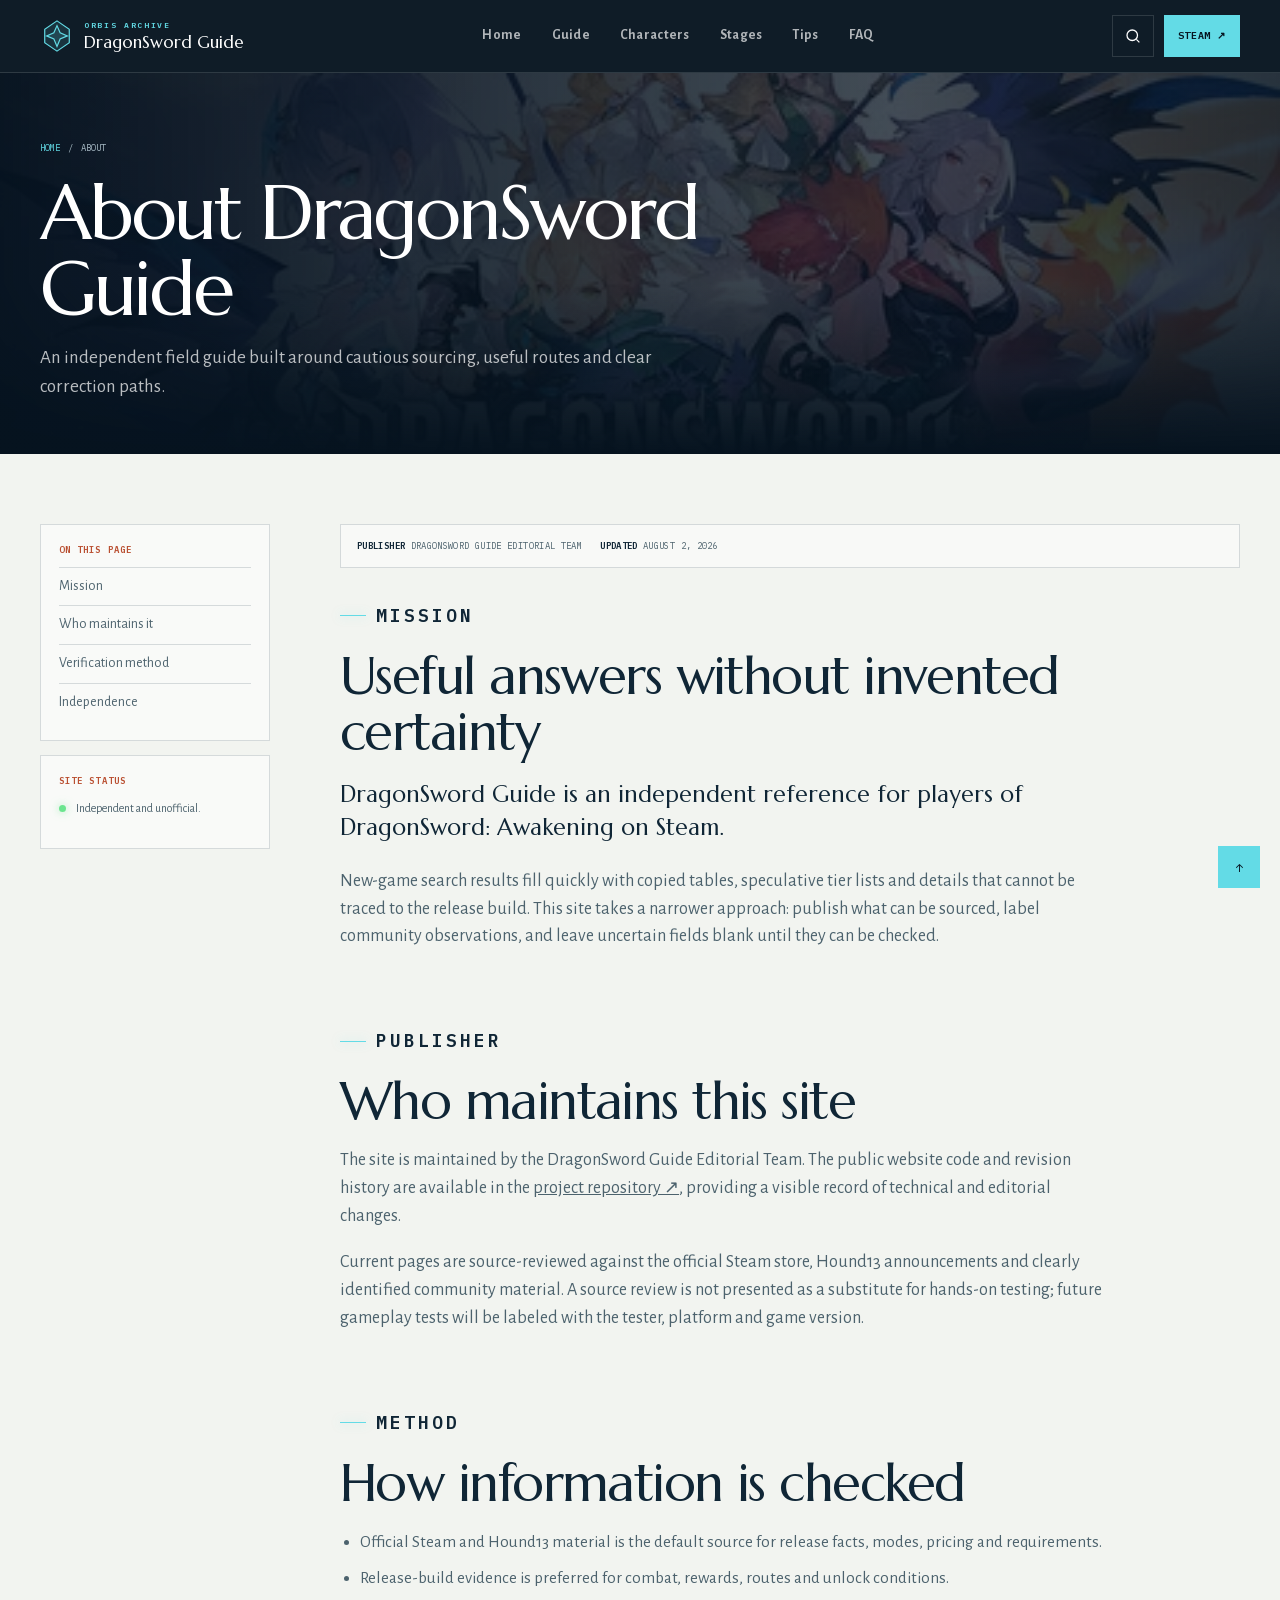
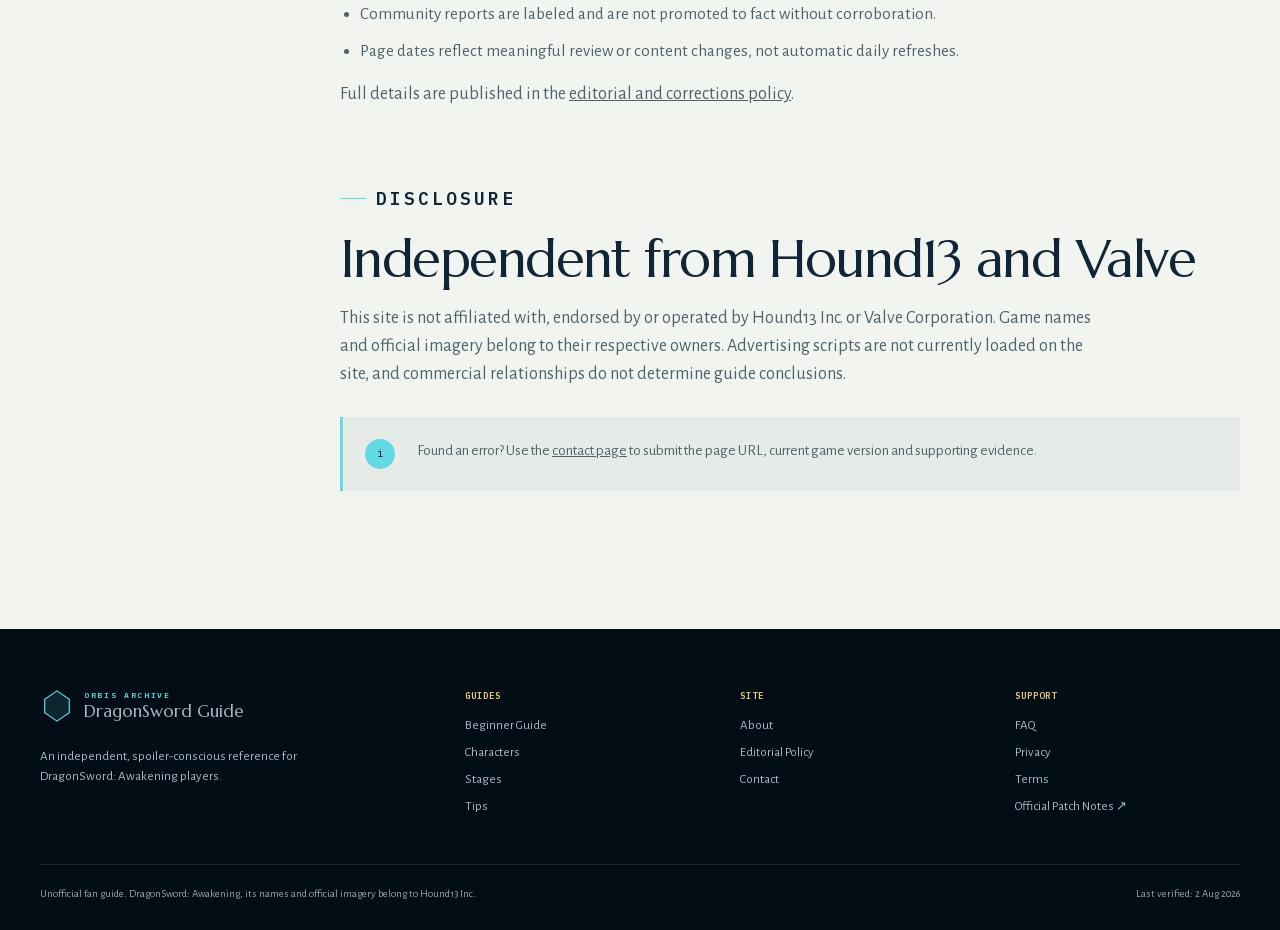
==== about/index.html @ a191de12 "Improve SEO foundation and remove ads" ====
<!DOCTYPE html>
<html lang="en">
<head>
  <meta charset="utf-8">
  <meta name="viewport" content="width=device-width, initial-scale=1">
  <title>About DragonSword Guide | Independent Editorial Team</title>
  <meta name="description" content="Learn who maintains DragonSword Guide, how game information is checked, and how this independent DragonSword: Awakening reference stays accurate.">
  <meta name="robots" content="index,follow">
  <meta name="theme-color" content="#06131f">
  <link rel="canonical" href="https://www.dragon-sword-awakening.shop/about/">
  <link rel="icon" href="data:image/svg+xml,%3Csvg xmlns='http://www.w3.org/2000/svg' viewBox='0 0 36 36'%3E%3Cpath d='M18 2 31 11v14L18 34 5 25V11Z' fill='%2306131f' stroke='%2363dbe6'/%3E%3C/svg%3E">
  <link rel="stylesheet" href="../styles.css">
  <link rel="preload" as="image" href="../assets/steam-header.avif" fetchpriority="high">
  <meta property="og:type" content="website">
  <meta property="og:title" content="About DragonSword Guide">
  <meta property="og:description" content="The people, standards and source process behind this independent guide.">
  <meta property="og:url" content="https://www.dragon-sword-awakening.shop/about/">
  <meta property="og:image" content="https://www.dragon-sword-awakening.shop/assets/steam-header.jpg">
  <script type="application/ld+json">
  {
    "@context": "https://schema.org",
    "@graph": [
      {
        "@type": "AboutPage",
        "@id": "https://www.dragon-sword-awakening.shop/about/#page",
        "name": "About DragonSword Guide",
        "url": "https://www.dragon-sword-awakening.shop/about/",
        "mainEntity": {
          "@type": "Organization",
          "name": "DragonSword Guide Editorial Team",
          "url": "https://www.dragon-sword-awakening.shop/",
          "sameAs": ["https://github.com/yefeng1346/Dragon-Sword-Awakening"]
        }
      },
      {
        "@type": "BreadcrumbList",
        "itemListElement": [
          {"@type": "ListItem", "position": 1, "name": "Home", "item": "https://www.dragon-sword-awakening.shop/"},
          {"@type": "ListItem", "position": 2, "name": "About", "item": "https://www.dragon-sword-awakening.shop/about/"}
        ]
      }
    ]
  }
  </script>
</head>
<body data-base="../">
  <a class="skip-link" href="#main">Skip to content</a>
  <header class="site-header">
    <div class="header-inner">
      <a class="brand" href="../"><svg class="brand-mark" viewBox="0 0 36 36" aria-hidden="true"><path d="M18 2 31 11v14L18 34 5 25V11L18 2Z"/><path d="m18 7 3.3 7.6 7.7 3.3-7.7 3.3L18 29l-3.3-7.8L7 17.9l7.7-3.3L18 7Z"/></svg><span><small>Orbis archive</small>DragonSword Guide</span></a>
      <nav class="main-nav" aria-label="Primary navigation" data-nav><a href="../">Home</a><a href="../guide/">Guide</a><a href="../characters/">Characters</a><a href="../stages/">Stages</a><a href="../tips/">Tips</a><a href="../faq/">FAQ</a></nav>
      <div class="header-tools"><button class="search-toggle" type="button" aria-expanded="false" aria-label="Open site search" data-search-toggle><svg viewBox="0 0 24 24" aria-hidden="true"><circle cx="11" cy="11" r="7"/><path d="m16.5 16.5 4 4"/></svg></button><a class="steam-button" href="https://store.steampowered.com/app/4570720/DragonSword__Awakening/" target="_blank" rel="noopener noreferrer">Steam ↗</a><button class="menu-toggle" type="button" aria-expanded="false" aria-label="Toggle menu" data-menu><i></i><i></i><i></i></button></div>
    </div>
    <div class="search-drawer" data-search-drawer><div class="search-box"><form data-search-form><label class="sr-only" for="global-search">Search this guide</label><input id="global-search" type="search" placeholder="Search heroes, combat, stages, co-op…" autocomplete="off" data-site-search><button type="submit">Find guide</button></form><div class="search-suggestions" data-suggestions></div></div></div>
  </header>

  <main id="main">
    <section class="page-hero">
      <img src="../assets/steam-header.avif" width="460" height="215" fetchpriority="high" alt="">
      <div class="page-hero-inner"><nav class="breadcrumbs" aria-label="Breadcrumb"><a href="../">Home</a><span>/</span><span>About</span></nav><h1>About DragonSword Guide</h1><p>An independent field guide built around cautious sourcing, useful routes and clear correction paths.</p></div>
    </section>
    <div class="page-shell">
      <aside class="page-rail">
        <div class="rail-block"><p class="rail-title">On this page</p><nav aria-label="On this page"><a href="#mission">Mission</a><a href="#team">Who maintains it</a><a href="#method">Verification method</a><a href="#independence">Independence</a></nav></div>
        <div class="rail-block"><p class="rail-title">Site status</p><p class="rail-status"><span class="verified-dot"></span><span>Independent and unofficial.</span></p></div>
      </aside>
      <article class="page-content">
        <div class="page-meta"><span><strong>Publisher</strong> DragonSword Guide Editorial Team</span><span><strong>Updated</strong> August 2, 2026</span></div>
        <section class="content-section" id="mission">
          <p class="eyebrow">Mission</p>
          <h2>Useful answers without invented certainty</h2>
          <p class="lead">DragonSword Guide is an independent reference for players of DragonSword: Awakening on Steam.</p>
          <p>New-game search results fill quickly with copied tables, speculative tier lists and details that cannot be traced to the release build. This site takes a narrower approach: publish what can be sourced, label community observations, and leave uncertain fields blank until they can be checked.</p>
        </section>
        <section class="content-section" id="team">
          <p class="eyebrow">Publisher</p>
          <h2>Who maintains this site</h2>
          <p>The site is maintained by the DragonSword Guide Editorial Team. The public website code and revision history are available in the <a href="https://github.com/yefeng1346/Dragon-Sword-Awakening" target="_blank" rel="noopener noreferrer">project repository ↗</a>, providing a visible record of technical and editorial changes.</p>
          <p>Current pages are source-reviewed against the official Steam store, Hound13 announcements and clearly identified community material. A source review is not presented as a substitute for hands-on testing; future gameplay tests will be labeled with the tester, platform and game version.</p>
        </section>
        <section class="content-section" id="method">
          <p class="eyebrow">Method</p>
          <h2>How information is checked</h2>
          <ul class="policy-list">
            <li>Official Steam and Hound13 material is the default source for release facts, modes, pricing and requirements.</li>
            <li>Release-build evidence is preferred for combat, rewards, routes and unlock conditions.</li>
            <li>Community reports are labeled and are not promoted to fact without corroboration.</li>
            <li>Page dates reflect meaningful review or content changes, not automatic daily refreshes.</li>
          </ul>
          <p>Full details are published in the <a href="../editorial-policy/">editorial and corrections policy</a>.</p>
        </section>
        <section class="content-section" id="independence">
          <p class="eyebrow">Disclosure</p>
          <h2>Independent from Hound13 and Valve</h2>
          <p>This site is not affiliated with, endorsed by or operated by Hound13 Inc. or Valve Corporation. Game names and official imagery belong to their respective owners. Advertising scripts are not currently loaded on the site, and commercial relationships do not determine guide conclusions.</p>
          <div class="callout"><span class="callout-icon">i</span><p>Found an error? Use the <a href="../contact/">contact page</a> to submit the page URL, current game version and supporting evidence.</p></div>
        </section>
      </article>
    </div>
  </main>

  <footer class="site-footer">
    <div class="footer-inner">
      <div class="footer-about"><a class="brand" href="../"><svg class="brand-mark" viewBox="0 0 36 36" aria-hidden="true"><path d="M18 2 31 11v14L18 34 5 25V11L18 2Z"/></svg><span><small>Orbis archive</small>DragonSword Guide</span></a><p>An independent, spoiler-conscious reference for DragonSword: Awakening players.</p></div>
      <nav class="footer-col" aria-label="Guide pages"><h2>Guides</h2><a href="../guide/">Beginner Guide</a><a href="../characters/">Characters</a><a href="../stages/">Stages</a><a href="../tips/">Tips</a></nav>
      <nav class="footer-col" aria-label="About this site"><h2>Site</h2><a href="../about/">About</a><a href="../editorial-policy/">Editorial Policy</a><a href="../contact/">Contact</a></nav>
      <nav class="footer-col" aria-label="Support and policies"><h2>Support</h2><a href="../faq/">FAQ</a><a href="../privacy/">Privacy</a><a href="../terms/">Terms</a><a href="https://steamcommunity.com/app/4570720/allnews/" target="_blank" rel="noopener noreferrer">Official Patch Notes ↗</a></nav>
    </div>
    <div class="footer-bottom"><p>Unofficial fan guide. DragonSword: Awakening, its names and official imagery belong to Hound13 Inc.</p><span>Last verified: 2 Aug 2026</span></div>
  </footer>
  <button class="back-to-top" type="button" aria-label="Back to top" data-top>↑</button>
  <script src="../script.js"></script>
</body>
</html>
---- styles.css ----
@font-face {
  font-family: "Alegreya Sans";
  font-style: normal;
  font-weight: 400;
  font-display: swap;
  src: url("assets/fonts/alegreya-sans-400.woff2") format("woff2");
}
@font-face {
  font-family: "Alegreya Sans";
  font-style: normal;
  font-weight: 500;
  font-display: swap;
  src: url("assets/fonts/alegreya-sans-500.woff2") format("woff2");
}
@font-face {
  font-family: "Alegreya Sans";
  font-style: normal;
  font-weight: 700;
  font-display: swap;
  src: url("assets/fonts/alegreya-sans-700.woff2") format("woff2");
}
@font-face {
  font-family: "IBM Plex Mono";
  font-style: normal;
  font-weight: 400;
  font-display: swap;
  src: url("assets/fonts/ibm-plex-mono-400.woff2") format("woff2");
}
@font-face {
  font-family: "IBM Plex Mono";
  font-style: normal;
  font-weight: 600;
  font-display: swap;
  src: url("assets/fonts/ibm-plex-mono-600.woff2") format("woff2");
}
@font-face {
  font-family: "Marcellus";
  font-style: normal;
  font-weight: 400;
  font-display: swap;
  src: url("assets/fonts/marcellus-400.woff2") format("woff2");
}

:root {
  --night: #06131f;
  --night-2: #0a1c2b;
  --panel: #102638;
  --panel-2: #163044;
  --paper: #f2f4f0;
  --paper-2: #e6ebe7;
  --white: #fff;
  --text: #102636;
  --muted: #4c626d;
  --mist: #a7bac4;
  --cyan: #63dbe6;
  --cyan-soft: #b8f2f5;
  --coral: #b94f31;
  --gold: #e9c978;
  --line: rgba(12, 38, 55, .15);
  --line-light: rgba(255, 255, 255, .13);
  --display: "Marcellus", Georgia, serif;
  --body: "Alegreya Sans", "Trebuchet MS", sans-serif;
  --mono: "IBM Plex Mono", monospace;
  --max: 1200px;
  --shadow: 0 24px 60px rgba(2, 16, 27, .16);
}

* { box-sizing: border-box; }
html { scroll-behavior: smooth; scroll-padding-top: 92px; }
body {
  margin: 0;
  color: var(--text);
  background: var(--paper);
  font-family: var(--body);
  font-size: 17px;
  line-height: 1.55;
  -webkit-font-smoothing: antialiased;
}
body.menu-open { overflow: hidden; }
img { display: block; max-width: 100%; }
a { color: inherit; }
button, input { font: inherit; }
button, summary { -webkit-tap-highlight-color: transparent; }
::selection { color: var(--night); background: var(--cyan); }

.sr-only {
  position: absolute;
  width: 1px;
  height: 1px;
  padding: 0;
  margin: -1px;
  overflow: hidden;
  clip: rect(0, 0, 0, 0);
  white-space: nowrap;
  border: 0;
}
.skip-link {
  position: fixed;
  z-index: 1000;
  top: 8px;
  left: 8px;
  padding: 9px 13px;
  color: var(--night);
  background: var(--white);
  transform: translateY(-150%);
}
.skip-link:focus { transform: translateY(0); }

/* Shared header */
.site-header {
  position: sticky;
  z-index: 100;
  top: 0;
  color: var(--white);
  border-bottom: 1px solid var(--line-light);
  background: rgba(6, 19, 31, .96);
  backdrop-filter: blur(16px);
}
.header-inner {
  width: min(var(--max), calc(100% - 40px));
  min-height: 72px;
  display: grid;
  grid-template-columns: auto 1fr auto;
  align-items: center;
  gap: 30px;
  margin: 0 auto;
}
.brand {
  display: inline-flex;
  align-items: center;
  gap: 10px;
  font-family: var(--display);
  line-height: .95;
  text-decoration: none;
}
.brand-mark {
  width: 34px;
  height: 34px;
  flex: 0 0 auto;
  fill: rgba(99, 219, 230, .12);
  stroke: var(--cyan);
  stroke-width: 1.25;
}
.brand small {
  display: block;
  margin-bottom: 4px;
  color: var(--cyan);
  font-family: var(--mono);
  font-size: 8px;
  font-weight: 600;
  letter-spacing: .21em;
  text-transform: uppercase;
}
.main-nav {
  display: flex;
  justify-content: center;
  align-items: stretch;
  align-self: stretch;
}
.main-nav a {
  position: relative;
  display: grid;
  place-items: center;
  padding: 0 15px;
  color: rgba(255, 255, 255, .68);
  font-size: 14px;
  font-weight: 600;
  letter-spacing: .02em;
  text-decoration: none;
}
.main-nav a::after {
  position: absolute;
  right: 15px;
  bottom: 0;
  left: 15px;
  height: 2px;
  content: "";
  background: var(--cyan);
  transform: scaleX(0);
  transition: transform 180ms ease;
}
.main-nav a:hover,
.main-nav a[aria-current="page"] { color: var(--white); }
.main-nav a:hover::after,
.main-nav a[aria-current="page"]::after { transform: scaleX(1); }
.header-tools { display: flex; align-items: center; gap: 10px; }
.search-toggle,
.menu-toggle {
  width: 42px;
  height: 42px;
  display: grid;
  place-items: center;
  color: var(--white);
  border: 1px solid var(--line-light);
  background: transparent;
  cursor: pointer;
}
.search-toggle svg { width: 18px; fill: none; stroke: currentColor; stroke-width: 1.7; }
.menu-toggle { display: none; gap: 5px; align-content: center; }
.menu-toggle i { width: 20px; height: 1px; display: block; background: currentColor; }
.steam-button {
  min-height: 42px;
  display: inline-flex;
  align-items: center;
  padding: 0 14px;
  color: var(--night);
  background: var(--cyan);
  font-family: var(--mono);
  font-size: 10px;
  font-weight: 600;
  letter-spacing: .06em;
  text-decoration: none;
  text-transform: uppercase;
}
.steam-button:hover { background: var(--cyan-soft); }
.search-drawer {
  position: absolute;
  top: 72px;
  right: 0;
  left: 0;
  display: none;
  padding: 20px;
  color: var(--white);
  border-top: 1px solid var(--line-light);
  background: var(--night);
  box-shadow: 0 20px 40px rgba(0, 0, 0, .24);
}
.search-drawer.open { display: block; }
.search-box { position: relative; width: min(720px, 100%); margin: 0 auto; }
.search-box form { display: grid; grid-template-columns: 1fr auto; }
.search-box input {
  min-width: 0;
  height: 50px;
  padding: 0 18px;
  color: var(--white);
  border: 1px solid rgba(255,255,255,.2);
  border-right: 0;
  outline: none;
  background: var(--panel);
}
.search-box input:focus { border-color: var(--cyan); }
.search-box button {
  padding: 0 22px;
  color: var(--night);
  border: 0;
  background: var(--cyan);
  cursor: pointer;
  font-family: var(--mono);
  font-size: 11px;
  font-weight: 600;
  text-transform: uppercase;
}
.search-suggestions {
  position: absolute;
  z-index: 3;
  top: calc(100% + 7px);
  right: 0;
  left: 0;
  display: none;
  padding: 8px;
  border: 1px solid var(--line-light);
  background: var(--panel);
  box-shadow: var(--shadow);
}
.search-suggestions.visible { display: grid; }
.search-suggestions a {
  display: grid;
  grid-template-columns: 130px 1fr;
  gap: 16px;
  padding: 10px 12px;
  color: var(--mist);
  text-decoration: none;
}
.search-suggestions a:hover { color: var(--white); background: rgba(99,219,230,.08); }
.search-suggestions strong { color: var(--cyan); font-family: var(--mono); font-size: 11px; text-transform: uppercase; }

/* Hero */
.home-hero {
  position: relative;
  min-height: 700px;
  display: grid;
  align-items: center;
  color: var(--white);
  background: var(--night);
}
.home-hero > img,
.home-hero::before {
  position: absolute;
  inset: 0;
  width: 100%;
  height: 100%;
}
.home-hero > img { object-fit: cover; object-position: center 42%; }
.home-hero::before {
  z-index: 1;
  content: "";
  background:
    linear-gradient(90deg, rgba(4, 15, 25, .96) 0%, rgba(4, 15, 25, .7) 48%, rgba(4, 15, 25, .25) 78%),
    linear-gradient(0deg, rgba(4, 15, 25, .96) 0%, transparent 42%);
}
.hero-inner {
  position: relative;
  z-index: 2;
  width: min(var(--max), calc(100% - 40px));
  display: grid;
  grid-template-columns: minmax(0, 1.25fr) minmax(300px, .75fr);
  align-items: end;
  gap: 70px;
  margin: 0 auto;
  padding: 96px 0;
}
.eyebrow {
  display: flex;
  align-items: center;
  gap: 10px;
  margin: 0 0 18px;
  color: inherit;
  font-family: var(--mono);
  font-size: 10px;
  font-weight: 600;
  letter-spacing: .17em;
  text-transform: uppercase;
}
.eyebrow::before {
  width: 26px;
  height: 1px;
  flex: 0 0 auto;
  content: "";
  background: var(--cyan);
  box-shadow: 0 0 10px rgba(99,219,230,.5);
}
.hero-copy h1 {
  max-width: 760px;
  margin: 0;
  font-family: var(--display);
  font-size: clamp(56px, 7vw, 102px);
  font-weight: 400;
  line-height: .92;
  letter-spacing: -.05em;
}
.hero-copy h1 span { display: block; color: var(--cyan-soft); font-size: .55em; letter-spacing: 0; }
.hero-copy > p:not(.eyebrow) {
  max-width: 650px;
  margin: 25px 0 0;
  color: rgba(255,255,255,.78);
  font-size: 21px;
}
.hero-actions { display: flex; flex-wrap: wrap; gap: 10px; margin-top: 30px; }
.button {
  min-height: 48px;
  display: inline-flex;
  align-items: center;
  justify-content: center;
  padding: 0 19px;
  border: 1px solid transparent;
  font-family: var(--mono);
  font-size: 10px;
  font-weight: 600;
  letter-spacing: .06em;
  text-decoration: none;
  text-transform: uppercase;
  transition: transform 180ms ease, background 180ms ease;
}
.button:hover { transform: translateY(-2px); }
.button-primary { color: var(--night); background: var(--cyan); }
.button-primary:hover { background: var(--cyan-soft); }
.button-outline { color: var(--white); border-color: rgba(255,255,255,.3); background: rgba(255,255,255,.04); }
.button-dark { color: var(--white); background: var(--night); }
.hero-search {
  margin-top: 36px;
  padding: 20px;
  border: 1px solid rgba(255,255,255,.17);
  background: rgba(6,19,31,.55);
  backdrop-filter: blur(12px);
}
.hero-search label {
  display: block;
  margin-bottom: 9px;
  color: var(--gold);
  font-family: var(--mono);
  font-size: 9px;
  letter-spacing: .13em;
  text-transform: uppercase;
}
.hero-search form { display: grid; grid-template-columns: 1fr auto; }
.hero-search input {
  min-width: 0;
  height: 48px;
  padding: 0 15px;
  color: var(--white);
  border: 1px solid rgba(255,255,255,.2);
  border-right: 0;
  outline: 0;
  background: rgba(255,255,255,.06);
}
.hero-search button { padding: 0 17px; color: var(--night); border: 0; background: var(--cyan); cursor: pointer; }
.hero-file {
  position: relative;
  padding: 26px;
  border: 1px solid rgba(255,255,255,.2);
  background: rgba(8,28,43,.67);
  backdrop-filter: blur(14px);
  box-shadow: var(--shadow);
}
.hero-file::before {
  position: absolute;
  top: -1px;
  left: -1px;
  width: 65px;
  height: 3px;
  content: "";
  background: var(--coral);
}
.hero-file h2 { margin: 0 0 18px; font-family: var(--mono); font-size: 10px; color: var(--gold); letter-spacing: .15em; text-transform: uppercase; }
.hero-file dl { margin: 0; }
.hero-file dl div { display: flex; justify-content: space-between; gap: 20px; padding: 11px 0; border-top: 1px solid var(--line-light); }
.hero-file dt { color: rgba(255,255,255,.48); font-family: var(--mono); font-size: 9px; text-transform: uppercase; }
.hero-file dd { margin: 0; font-family: var(--display); text-align: right; }
.hero-file .verified { display: flex; gap: 9px; margin: 18px 0 0; color: var(--mist); font-size: 12px; }
.verified-dot { width: 7px; height: 7px; flex: 0 0 auto; margin-top: 6px; border-radius: 50%; background: #6be58f; box-shadow: 0 0 8px rgba(107,229,143,.6); }

/* Homepage sections */
.section { padding: 100px max(20px, calc((100% - var(--max)) / 2)); }
.section-dark {
  color: var(--white);
  background:
    linear-gradient(rgba(255,255,255,.022) 1px, transparent 1px),
    linear-gradient(90deg, rgba(255,255,255,.022) 1px, transparent 1px),
    var(--night);
  background-size: 44px 44px;
}
.section-head { max-width: 760px; margin-bottom: 42px; }
.section-head h2 {
  margin: 0;
  font-family: var(--display);
  font-size: clamp(38px, 5vw, 62px);
  font-weight: 400;
  line-height: 1.05;
  letter-spacing: -.035em;
}
.section-head > p:last-child { max-width: 650px; margin: 16px 0 0; color: var(--muted); font-size: 18px; }
.section-dark .section-head > p:last-child { color: var(--mist); }
.quick-grid { display: grid; grid-template-columns: repeat(5, 1fr); border: 1px solid var(--line-light); }
.quick-card {
  position: relative;
  min-height: 255px;
  display: flex;
  flex-direction: column;
  padding: 24px;
  overflow: hidden;
  border-right: 1px solid var(--line-light);
  color: var(--white);
  text-decoration: none;
  background: rgba(255,255,255,.025);
  transition: background 180ms ease;
}
.quick-card:last-child { border-right: 0; }
.quick-card:hover { background: rgba(99,219,230,.09); }
.quick-card::after {
  position: absolute;
  right: -45px;
  bottom: -45px;
  width: 120px;
  height: 120px;
  border: 1px solid rgba(99,219,230,.16);
  border-radius: 50%;
  content: "";
  transition: transform 280ms ease;
}
.quick-card:hover::after { transform: scale(1.25); }
.quick-index { color: var(--cyan); font-family: var(--mono); font-size: 9px; letter-spacing: .15em; }
.quick-card h3 { margin: auto 0 8px; font-family: var(--display); font-size: 24px; font-weight: 400; }
.quick-card p { margin: 0; color: var(--mist); font-size: 14px; }
.quick-arrow { margin-top: 18px; color: var(--gold); font-family: var(--mono); font-size: 10px; text-transform: uppercase; }
.fact-strip {
  display: grid;
  grid-template-columns: repeat(4, 1fr);
  margin-top: 48px;
  margin-bottom: 0;
  padding: 0;
  list-style: none;
  border-top: 1px solid var(--line-light);
  border-bottom: 1px solid var(--line-light);
}
.fact-strip li { padding: 20px; border-right: 1px solid var(--line-light); }
.fact-strip li:last-child { border-right: 0; }
.fact-strip strong { display: block; color: var(--cyan); font-family: var(--display); font-size: 30px; font-weight: 400; }
.fact-strip span { color: var(--mist); font-size: 12px; }
.home-feature {
  display: grid;
  grid-template-columns: 1.05fr .95fr;
  align-items: center;
  gap: 70px;
}
.home-feature figure { position: relative; margin: 0; }
.home-feature figure::after { position: absolute; z-index: -1; inset: 16px -16px -16px 16px; border: 1px solid rgba(12,38,55,.18); content: ""; }
.home-feature img { width: 100%; aspect-ratio: 16/10; object-fit: cover; box-shadow: var(--shadow); }
.home-feature h2 { margin: 0; font-family: var(--display); font-size: clamp(38px,4.8vw,62px); font-weight: 400; line-height: 1.05; letter-spacing: -.035em; }
.home-feature > div > p { color: var(--muted); font-size: 18px; }
.home-feature > div > .eyebrow { color: var(--text); }
.section-dark .home-feature > div > p { color: var(--mist); }
.signal-steps { margin: 28px 0; padding: 0; list-style: none; counter-reset: signal; }
.signal-steps li {
  position: relative;
  display: grid;
  grid-template-columns: 35px 1fr;
  gap: 14px;
  padding: 13px 0;
  border-top: 1px solid var(--line);
  counter-increment: signal;
}
.signal-steps li::before {
  width: 28px;
  height: 28px;
  display: grid;
  place-items: center;
  color: var(--night);
  border-radius: 50%;
  content: counter(signal);
  background: var(--cyan);
  font-family: var(--mono);
  font-size: 10px;
}
.signal-steps strong { display: block; font-family: var(--display); font-size: 18px; font-weight: 400; }
.signal-steps span { color: var(--muted); font-size: 14px; }
.trust-grid { display: grid; grid-template-columns: 1fr 1fr; gap: 20px; }
.trust-card { padding: 25px; border: 1px solid var(--line); background: rgba(255,255,255,.55); }
.trust-card .tag { color: var(--coral); font-family: var(--mono); font-size: 9px; text-transform: uppercase; }
.trust-card h3 { margin: 9px 0; font-family: var(--display); font-size: 24px; font-weight: 400; }
.trust-card p { margin: 0; color: var(--muted); font-size: 15px; }

/* Inner page frame */
.page-hero {
  position: relative;
  min-height: 330px;
  display: grid;
  align-items: end;
  overflow: hidden;
  color: var(--white);
  background: var(--night);
}
.page-hero > img,
.page-hero::before { position: absolute; inset: 0; width: 100%; height: 100%; }
.page-hero > img { object-fit: cover; object-position: center; opacity: .55; }
.page-hero::before {
  z-index: 1;
  content: "";
  background: linear-gradient(90deg, rgba(6,19,31,.97), rgba(6,19,31,.55) 70%, rgba(6,19,31,.75)), linear-gradient(0deg, var(--night), transparent 45%);
}
.page-hero-inner {
  position: relative;
  z-index: 2;
  width: min(var(--max), calc(100% - 40px));
  margin: 0 auto;
  padding: 68px 0 52px;
}
.breadcrumbs { display: flex; flex-wrap: wrap; gap: 8px; margin-bottom: 20px; color: var(--mist); font-family: var(--mono); font-size: 9px; text-transform: uppercase; }
.breadcrumbs a { color: var(--cyan); text-decoration: none; }
.page-hero h1 { max-width: 850px; margin: 0; font-family: var(--display); font-size: clamp(46px,6vw,76px); font-weight: 400; line-height: 1; letter-spacing: -.04em; }
.page-hero p { max-width: 690px; margin: 16px 0 0; color: rgba(255,255,255,.72); font-size: 19px; }
.page-shell {
  width: min(var(--max), calc(100% - 40px));
  display: grid;
  grid-template-columns: 230px minmax(0, 1fr);
  gap: 70px;
  margin: 0 auto;
  padding: 70px 0 110px;
}
.page-rail { position: sticky; top: 100px; align-self: start; }
.rail-block { padding: 18px; border: 1px solid var(--line); background: rgba(255,255,255,.52); }
.rail-block + .rail-block { margin-top: 14px; }
.rail-title { margin: 0 0 10px; color: var(--coral); font-family: var(--mono); font-size: 9px; font-weight: 600; letter-spacing: .12em; text-transform: uppercase; }
.page-rail nav { display: grid; }
.page-rail nav a {
  padding: 8px 0;
  color: var(--muted);
  border-top: 1px solid var(--line);
  font-size: 14px;
  text-decoration: none;
}
.page-rail nav a:hover { color: var(--text); }
.rail-status { display: flex; gap: 10px; color: var(--muted); font-size: 12px; }
.page-content { min-width: 0; }
.content-section { scroll-margin-top: 90px; margin-bottom: 76px; }
.content-section:last-child { margin-bottom: 0; }
.content-section > .eyebrow { color: var(--text); }
.content-section h2 {
  margin: 0 0 18px;
  font-family: var(--display);
  font-size: clamp(34px,4.5vw,52px);
  font-weight: 400;
  line-height: 1.08;
  letter-spacing: -.03em;
}
.content-section > p,
.content-section .lead { max-width: 770px; color: var(--muted); font-size: 18px; }
.content-section .lead { color: var(--text); font-family: var(--display); font-size: 23px; line-height: 1.45; }
.page-meta {
  display: flex;
  flex-wrap: wrap;
  gap: 8px 18px;
  margin: 0 0 34px;
  padding: 14px 16px;
  border: 1px solid var(--line);
  color: var(--muted);
  background: rgba(255,255,255,.5);
  font-family: var(--mono);
  font-size: 9px;
  letter-spacing: .04em;
  text-transform: uppercase;
}
.page-meta strong { color: var(--text); }
.policy-list { max-width: 800px; padding-left: 20px; color: var(--muted); }
.policy-list li { margin: 10px 0; }
.legal-note { padding: 20px; border: 1px solid var(--line); background: var(--paper-2); color: var(--muted); }
.contact-card { max-width: 760px; padding: 28px; border: 1px solid var(--line); background: rgba(255,255,255,.58); }
.contact-card a { color: var(--text); font-weight: 700; }
.content-section h3 { margin: 0 0 8px; font-family: var(--display); font-size: 23px; font-weight: 400; }
.content-section h4 { margin: 0 0 5px; font-size: 16px; }
.content-section p { margin-top: 0; }
.callout {
  display: grid;
  grid-template-columns: 36px 1fr;
  gap: 16px;
  margin: 28px 0;
  padding: 22px;
  border-left: 3px solid var(--cyan);
  background: var(--paper-2);
}
.callout.caution { border-left-color: var(--coral); }
.callout-icon { width: 30px; height: 30px; display: grid; place-items: center; color: var(--night); border-radius: 50%; background: var(--cyan); font-family: var(--mono); font-size: 11px; }
.callout.caution .callout-icon { background: var(--coral); }
.callout p { margin: 0; color: var(--muted); font-size: 15px; }
.callout strong { color: var(--text); }

.card-grid { display: grid; grid-template-columns: repeat(2, 1fr); gap: 16px; }
.info-card { padding: 24px; border: 1px solid var(--line); background: rgba(255,255,255,.54); }
.info-card .card-kicker { margin: 0 0 7px; color: var(--coral); font-family: var(--mono); font-size: 9px; letter-spacing: .12em; text-transform: uppercase; }
.info-card p { margin: 0; color: var(--muted); font-size: 15px; }
.icon-card { display: grid; grid-template-columns: 34px 1fr; gap: 15px; }
.icon-card svg { width: 31px; fill: none; stroke: var(--cyan); stroke-width: 1.5; }
.checklist { padding: 0; list-style: none; }
.checklist li {
  position: relative;
  margin: 0;
  padding: 13px 14px 13px 42px;
  border-top: 1px solid var(--line);
  color: var(--muted);
}
.checklist li::before {
  position: absolute;
  top: 16px;
  left: 12px;
  width: 16px;
  height: 16px;
  display: grid;
  place-items: center;
  color: var(--night);
  content: "✓";
  background: var(--cyan);
  font-size: 10px;
}
.process-list { position: relative; margin-top: 30px; padding-left: 40px; }
.process-list::before { position: absolute; top: 10px; bottom: 10px; left: 14px; width: 1px; content: ""; background: linear-gradient(var(--cyan), var(--coral)); }
.process-step { position: relative; padding: 0 0 34px 24px; }
.process-step:last-child { padding-bottom: 0; }
.process-step::before {
  position: absolute;
  top: 4px;
  left: -32px;
  width: 14px;
  height: 14px;
  border: 4px solid var(--paper);
  border-radius: 50%;
  content: "";
  background: var(--cyan);
  box-shadow: 0 0 0 1px var(--cyan);
}
.process-step:last-child::before { background: var(--coral); box-shadow: 0 0 0 1px var(--coral); }
.process-step p { margin: 0; color: var(--muted); font-size: 15px; }
.process-step .step-meta { color: var(--coral); font-family: var(--mono); font-size: 9px; text-transform: uppercase; }
.wide-image { margin: 30px 0; }
.wide-image img { width: 100%; aspect-ratio: 16/8; object-fit: cover; box-shadow: var(--shadow); }
.wide-image figcaption { padding-top: 9px; color: var(--muted); font-size: 12px; }

/* Character directory */
.filter-bar { display: flex; flex-wrap: wrap; gap: 8px; margin: 25px 0; }
.filter-button {
  padding: 8px 12px;
  color: var(--muted);
  border: 1px solid var(--line);
  background: transparent;
  cursor: pointer;
  font-family: var(--mono);
  font-size: 9px;
  text-transform: uppercase;
}
.filter-button.active { color: var(--night); border-color: var(--cyan); background: var(--cyan); }
.character-directory { display: grid; grid-template-columns: repeat(2, 1fr); gap: 17px; }
.character-entry {
  position: relative;
  min-height: 245px;
  display: flex;
  flex-direction: column;
  overflow: hidden;
  padding: 24px;
  border: 1px solid var(--line);
  background: rgba(255,255,255,.58);
}
.character-entry.hidden { display: none; }
.character-entry.has-image { min-height: 330px; justify-content: end; color: var(--white); border: 0; }
.character-entry.has-image > img,
.character-entry.has-image::before { position: absolute; inset: 0; width: 100%; height: 100%; }
.character-entry.has-image > img { object-fit: cover; }
.character-entry.has-image::before { z-index: 1; content: ""; background: linear-gradient(0deg, rgba(6,19,31,.96), rgba(6,19,31,.12) 80%); }
.character-entry > div { position: relative; z-index: 2; }
.verification {
  display: inline-flex;
  align-items: center;
  gap: 7px;
  margin-bottom: 10px;
  color: var(--muted);
  font-family: var(--mono);
  font-size: 8px;
  letter-spacing: .08em;
  text-transform: uppercase;
}
.has-image .verification { color: var(--cyan-soft); }
.verification i { width: 6px; height: 6px; border-radius: 50%; background: #6be58f; }
.verification.featured i { background: var(--gold); }
.verification.named i { background: var(--coral); }
.character-entry h3 { margin: 0 0 7px; font-size: 30px; }
.character-entry p { margin: 0; color: var(--muted); font-size: 14px; }
.character-entry.has-image p { color: rgba(255,255,255,.72); }
.character-meta { display: flex; flex-wrap: wrap; gap: 6px; margin-top: 15px; }
.character-meta span { padding: 4px 7px; border: 1px solid var(--line); color: var(--muted); font-family: var(--mono); font-size: 8px; text-transform: uppercase; }
.has-image .character-meta span { color: var(--cyan-soft); border-color: rgba(255,255,255,.18); }

/* Stages / tips */
.activity-table { width: 100%; border-collapse: collapse; margin-top: 24px; background: rgba(255,255,255,.55); }
.activity-table th,
.activity-table td { padding: 14px 16px; border: 1px solid var(--line); text-align: left; vertical-align: top; }
.activity-table th { color: var(--night); background: var(--paper-2); font-family: var(--mono); font-size: 9px; letter-spacing: .08em; text-transform: uppercase; }
.activity-table td { color: var(--muted); font-size: 14px; }
.activity-table td:first-child { color: var(--text); font-weight: 600; }
.tip-grid { display: grid; grid-template-columns: repeat(3, 1fr); gap: 15px; }
.tip-card { position: relative; min-height: 220px; padding: 23px; border: 1px solid var(--line); background: rgba(255,255,255,.58); }
.tip-num { color: var(--cyan); font-family: var(--display); font-size: 32px; }
.tip-card h3 { margin-top: 28px; }
.tip-card p { color: var(--muted); font-size: 14px; }
.spec-grid { display: grid; grid-template-columns: 1fr 1fr; gap: 16px; }
.spec-card { padding: 24px; color: var(--white); background: var(--night-2); }
.spec-card .spec-label { color: var(--gold); font-family: var(--mono); font-size: 9px; text-transform: uppercase; }
.spec-card dl { display: grid; grid-template-columns: 100px 1fr; margin: 17px 0 0; }
.spec-card dt, .spec-card dd { margin: 0; padding: 8px 0; border-top: 1px solid var(--line-light); }
.spec-card dt { color: var(--mist); font-family: var(--mono); font-size: 9px; text-transform: uppercase; }
.spec-card dd { font-size: 14px; }

/* FAQ */
.faq-list { border-top: 1px solid var(--line); }
.faq-list details { border-bottom: 1px solid var(--line); }
.faq-list summary {
  position: relative;
  padding: 22px 54px 22px 0;
  cursor: pointer;
  font-family: var(--display);
  font-size: 21px;
  list-style: none;
}
.faq-list summary::-webkit-details-marker { display: none; }
.faq-list summary::before,
.faq-list summary::after {
  position: absolute;
  top: 50%;
  right: 8px;
  width: 17px;
  height: 1px;
  content: "";
  background: var(--text);
}
.faq-list summary::after { transform: rotate(90deg); transition: transform 180ms ease; }
.faq-list details[open] summary::after { transform: rotate(0); }
.faq-answer { max-width: 760px; padding: 0 50px 22px 0; color: var(--muted); }
.faq-answer p { margin: 0; }
.source-list { padding: 0; list-style: none; }
.source-list li { display: grid; grid-template-columns: 115px 1fr; gap: 15px; padding: 13px 0; border-top: 1px solid var(--line); }
.source-list span { color: var(--coral); font-family: var(--mono); font-size: 9px; text-transform: uppercase; }
.source-list a { color: var(--text); text-decoration-color: rgba(16,38,54,.28); }

/* Footer */
.site-footer { color: var(--mist); background: #020c14; }
.footer-inner {
  width: min(var(--max), calc(100% - 40px));
  display: grid;
  grid-template-columns: 1.25fr repeat(3, .75fr);
  gap: 50px;
  margin: 0 auto;
  padding: 60px 0 40px;
}
.footer-about p { max-width: 330px; margin: 16px 0 0; font-size: 13px; }
.footer-col h2 { margin: 0 0 13px; color: var(--gold); font-family: var(--mono); font-size: 9px; letter-spacing: .12em; text-transform: uppercase; }
.footer-col a { display: block; margin: 7px 0; color: var(--mist); font-size: 13px; text-decoration: none; }
.footer-col a:hover { color: var(--white); }
.footer-bottom {
  width: min(var(--max), calc(100% - 40px));
  display: flex;
  justify-content: space-between;
  gap: 25px;
  margin: 0 auto;
  padding: 20px 0 28px;
  border-top: 1px solid rgba(255,255,255,.1);
  color: rgba(195,211,219,.78);
  font-size: 11px;
}
.footer-bottom p { max-width: 760px; margin: 0; }
.back-to-top {
  position: fixed;
  z-index: 40;
  right: 20px;
  bottom: 20px;
  width: 42px;
  height: 42px;
  display: grid;
  place-items: center;
  color: var(--night);
  border: 0;
  background: var(--cyan);
  cursor: pointer;
  pointer-events: none;
  transform: translateY(8px);
  transition: opacity 180ms ease, transform 180ms ease;
}
.back-to-top.visible { opacity: 1; pointer-events: auto; transform: translateY(0); }

a:focus-visible,
button:focus-visible,
input:focus-visible,
summary:focus-visible { outline: 2px solid var(--cyan); outline-offset: 3px; }

@media (max-width: 1050px) {
  .header-inner { grid-template-columns: auto 1fr auto; }
  .main-nav a { padding: 0 10px; }
  .steam-button { display: none; }
  .quick-grid { grid-template-columns: repeat(3, 1fr); }
  .quick-card { border-bottom: 1px solid var(--line-light); }
  .quick-card:nth-child(3) { border-right: 0; }
  .quick-card:nth-child(4),
  .quick-card:nth-child(5) { border-bottom: 0; }
  .page-shell { gap: 44px; }
  .tip-grid { grid-template-columns: repeat(2, 1fr); }
}

@media (max-width: 820px) {
  html { scroll-padding-top: 72px; }
  .header-inner { min-height: 64px; grid-template-columns: auto auto; justify-content: space-between; }
  .menu-toggle { display: grid; }
  .main-nav {
    position: fixed;
    z-index: 90;
    top: 64px;
    right: 0;
    bottom: 0;
    left: 0;
    display: none;
    align-content: start;
    padding: 22px 20px;
    background: rgba(6,19,31,.99);
  }
  .main-nav.open { display: grid; }
  .main-nav a { min-height: 48px; justify-content: start; border-bottom: 1px solid var(--line-light); }
  .main-nav a::after { display: none; }
  .search-drawer { top: 64px; }
  .hero-inner { grid-template-columns: 1fr; gap: 42px; padding: 80px 0 70px; }
  .home-hero { min-height: auto; }
  .home-hero > img { object-position: 60% center; }
  .home-hero::before { background: linear-gradient(0deg,rgba(4,15,25,.98),rgba(4,15,25,.58)); }
  .hero-copy h1 { font-size: clamp(52px,14vw,82px); }
  .quick-grid { grid-template-columns: repeat(2, 1fr); }
  .quick-card:nth-child(3) { border-right: 1px solid var(--line-light); }
  .quick-card:nth-child(2n) { border-right: 0; }
  .quick-card:nth-child(4) { border-bottom: 1px solid var(--line-light); }
  .quick-card:last-child { grid-column: 1/-1; }
  .fact-strip { grid-template-columns: repeat(2, 1fr); }
  .fact-strip li:nth-child(2) { border-right: 0; }
  .fact-strip li:nth-child(-n+2) { border-bottom: 1px solid var(--line-light); }
  .home-feature { grid-template-columns: 1fr; gap: 48px; }
  .trust-grid { grid-template-columns: 1fr; }
  .page-shell { grid-template-columns: 1fr; padding-top: 40px; }
  .page-rail { position: static; }
  .page-rail .rail-block:first-child { display: none; }
  .character-directory { grid-template-columns: 1fr; }
  .footer-inner { grid-template-columns: 1.4fr 1fr 1fr; }
  .footer-about { grid-column: 1/-1; }
}

@media (max-width: 560px) {
  body { font-size: 16px; }
  .header-inner,
  .page-hero-inner,
  .page-shell,
  .footer-inner,
  .footer-bottom { width: calc(100% - 32px); }
  .brand-mark { width: 30px; height: 30px; }
  .brand span { font-size: 15px; }
  .header-tools { gap: 6px; }
  .search-toggle, .menu-toggle { width: 48px; height: 48px; }
  .section { padding: 75px 16px; }
  .hero-copy > p:not(.eyebrow) { font-size: 18px; }
  .hero-actions { display: grid; }
  .hero-search { padding: 14px; }
  .hero-search form { grid-template-columns: 1fr; }
  .hero-search input { border-right: 1px solid rgba(255,255,255,.2); }
  .hero-search button { height: 44px; }
  .quick-grid { grid-template-columns: 1fr; }
  .quick-card,
  .quick-card:nth-child(3),
  .quick-card:nth-child(2n) { min-height: 210px; border-right: 0; border-bottom: 1px solid var(--line-light); }
  .quick-card:last-child { grid-column: auto; border-bottom: 0; }
  .fact-strip { grid-template-columns: 1fr; }
  .fact-strip li,
  .fact-strip li:nth-child(2) { border-right: 0; border-bottom: 1px solid var(--line-light); }
  .fact-strip li:last-child { border-bottom: 0; }
  .page-hero { min-height: 310px; }
  .page-hero h1 { font-size: 44px; }
  .page-hero p { font-size: 17px; }
  .page-shell { padding-bottom: 80px; }
  .content-section { margin-bottom: 58px; }
  .card-grid, .tip-grid, .spec-grid { grid-template-columns: 1fr; }
  .wide-image img { aspect-ratio: 16/10; }
  .activity-table { display: block; overflow-x: auto; white-space: nowrap; }
  .source-list li { grid-template-columns: 1fr; gap: 3px; }
  .search-suggestions a { grid-template-columns: 1fr; gap: 2px; }
  .footer-inner { grid-template-columns: 1fr 1fr; gap: 35px; }
  .footer-col a { min-height: 40px; display: flex; align-items: center; margin: 0; }
  .footer-bottom { flex-direction: column; }
  .back-to-top { width: 48px; height: 48px; }
}

@media (prefers-reduced-motion: reduce) {
  html { scroll-behavior: auto; }
  *, *::before, *::after {
    scroll-behavior: auto !important;
    animation-duration: .01ms !important;
    animation-iteration-count: 1 !important;
    transition-duration: .01ms !important;
  }
}
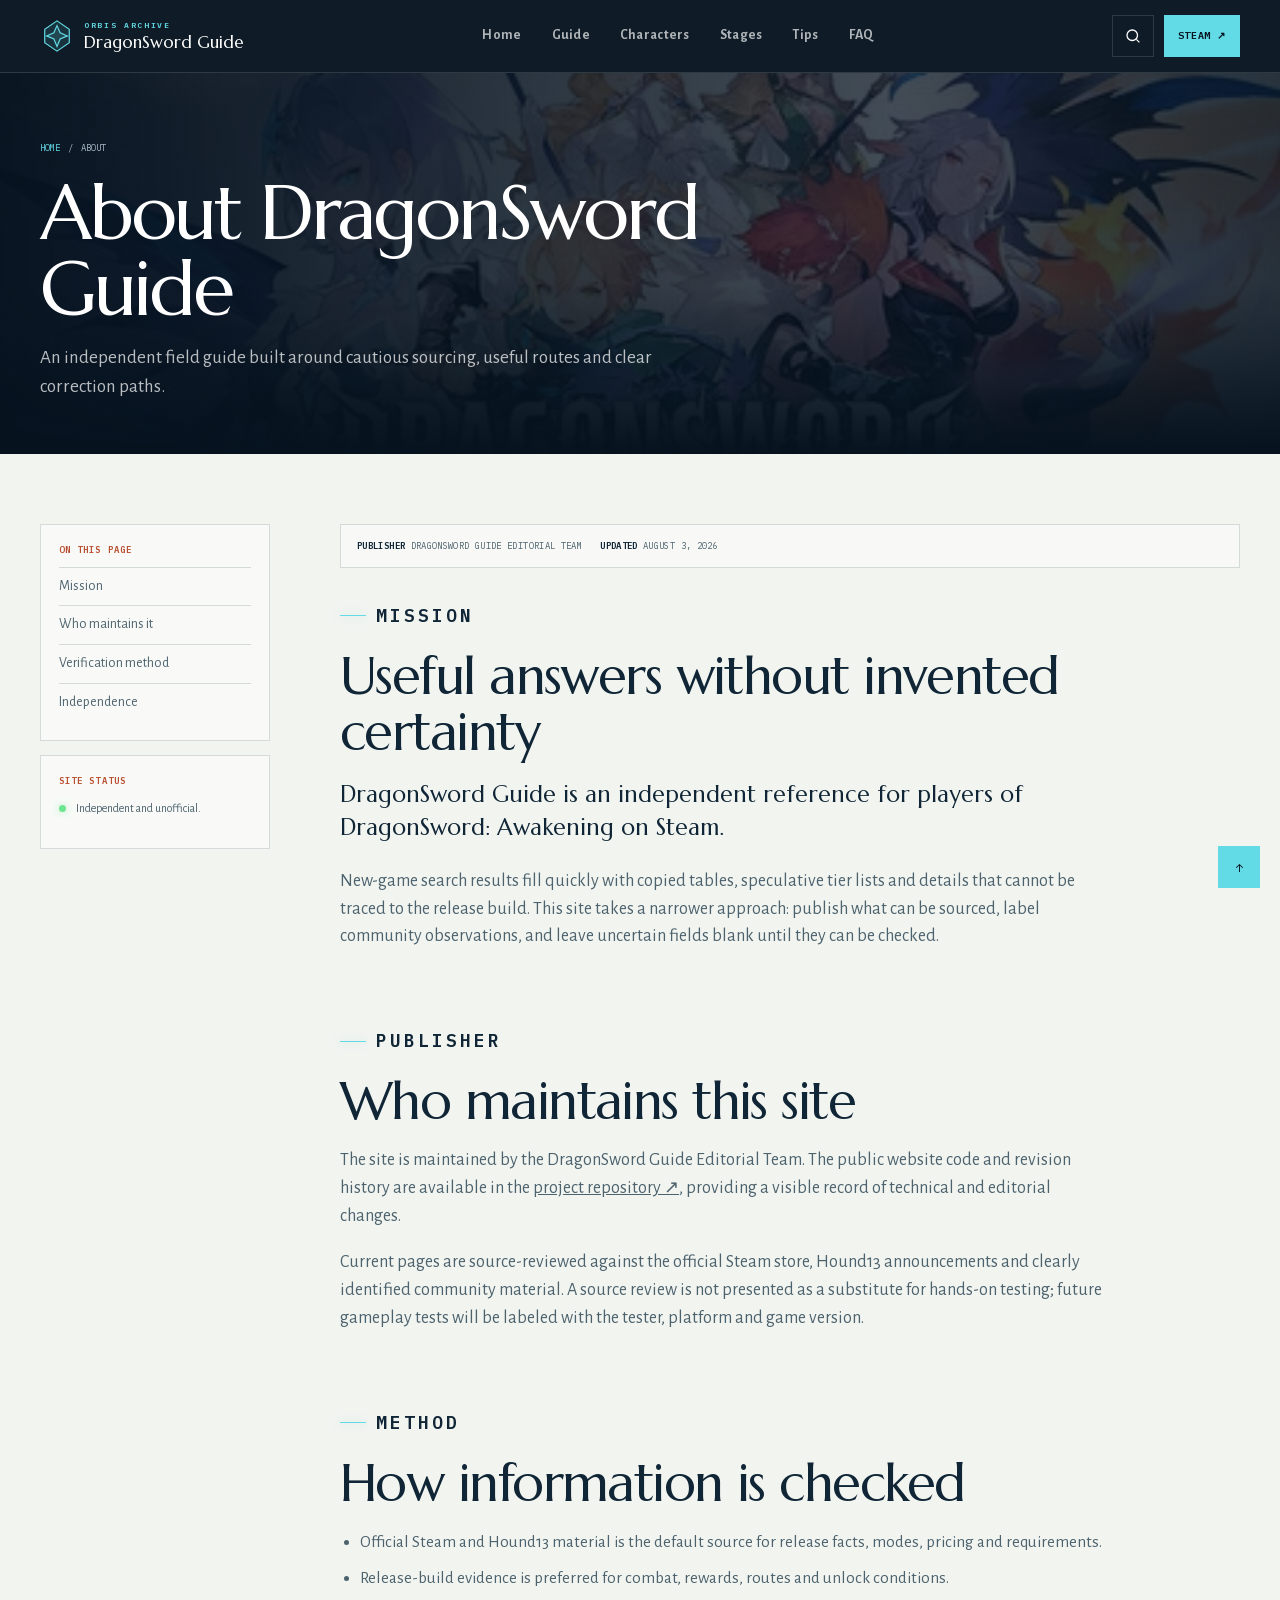
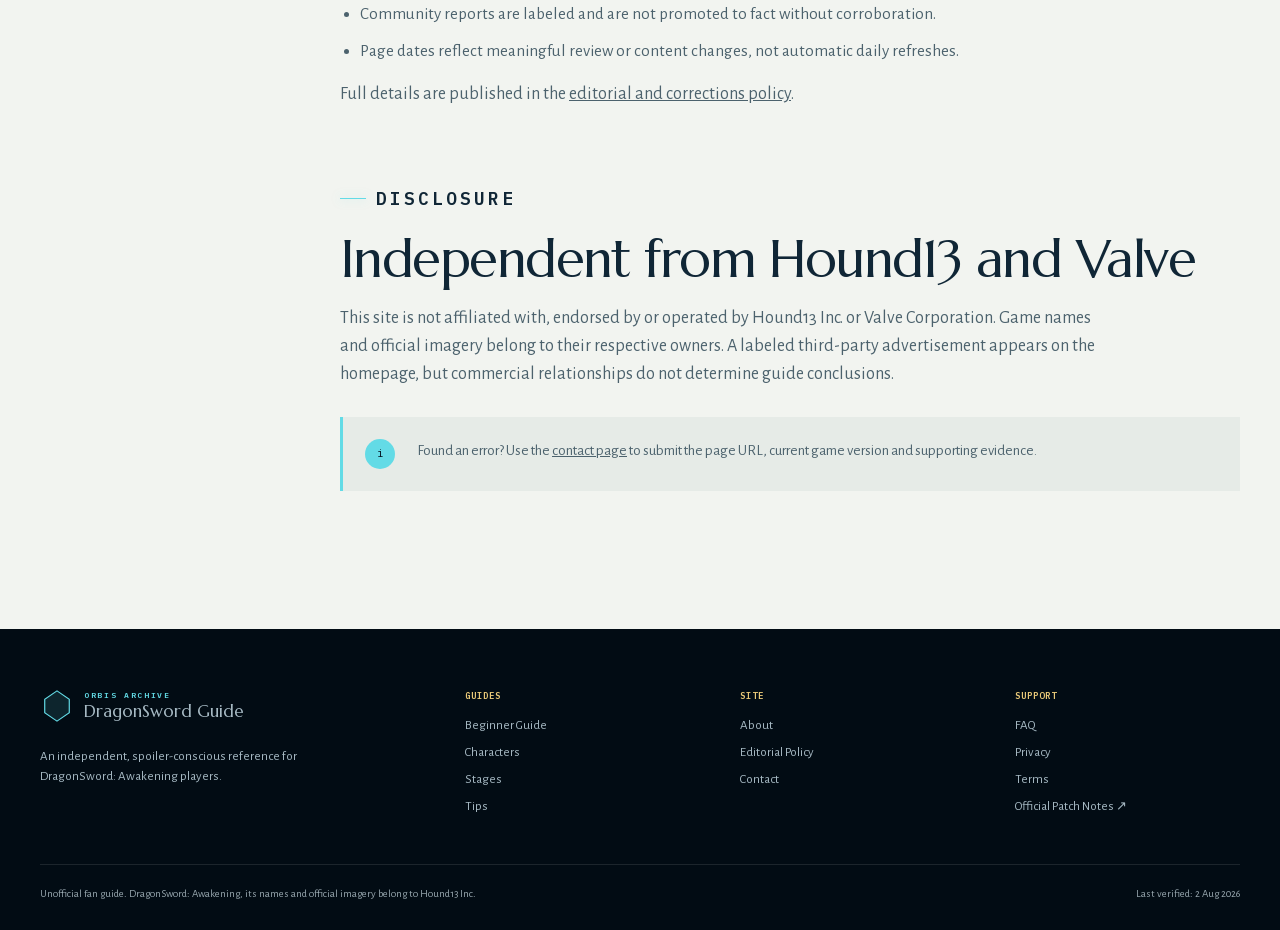
==== commit 7615da31: "Add labeled homepage advertisement" ====
--- a/about/index.html
+++ b/about/index.html
@@ -25,6 +25,7 @@
         "@id": "https://www.dragon-sword-awakening.shop/about/#page",
         "name": "About DragonSword Guide",
         "url": "https://www.dragon-sword-awakening.shop/about/",
+        "dateModified": "2026-08-03",
         "mainEntity": {
           "@type": "Organization",
           "name": "DragonSword Guide Editorial Team",
@@ -65,7 +66,7 @@
         <div class="rail-block"><p class="rail-title">Site status</p><p class="rail-status"><span class="verified-dot"></span><span>Independent and unofficial.</span></p></div>
       </aside>
       <article class="page-content">
-        <div class="page-meta"><span><strong>Publisher</strong> DragonSword Guide Editorial Team</span><span><strong>Updated</strong> August 2, 2026</span></div>
+        <div class="page-meta"><span><strong>Publisher</strong> DragonSword Guide Editorial Team</span><span><strong>Updated</strong> August 3, 2026</span></div>
         <section class="content-section" id="mission">
           <p class="eyebrow">Mission</p>
           <h2>Useful answers without invented certainty</h2>
@@ -92,7 +93,7 @@
         <section class="content-section" id="independence">
           <p class="eyebrow">Disclosure</p>
           <h2>Independent from Hound13 and Valve</h2>
-          <p>This site is not affiliated with, endorsed by or operated by Hound13 Inc. or Valve Corporation. Game names and official imagery belong to their respective owners. Advertising scripts are not currently loaded on the site, and commercial relationships do not determine guide conclusions.</p>
+          <p>This site is not affiliated with, endorsed by or operated by Hound13 Inc. or Valve Corporation. Game names and official imagery belong to their respective owners. A labeled third-party advertisement appears on the homepage, but commercial relationships do not determine guide conclusions.</p>
           <div class="callout"><span class="callout-icon">i</span><p>Found an error? Use the <a href="../contact/">contact page</a> to submit the page URL, current game version and supporting evidence.</p></div>
         </section>
       </article>
--- a/styles.css
+++ b/styles.css
@@ -528,6 +528,28 @@
 .trust-card .tag { color: var(--coral); font-family: var(--mono); font-size: 9px; text-transform: uppercase; }
 .trust-card h3 { margin: 9px 0; font-family: var(--display); font-size: 24px; font-weight: 400; }
 .trust-card p { margin: 0; color: var(--muted); font-size: 15px; }
+.ad-band {
+  padding: 28px 5vw 42px;
+  border-top: 1px solid var(--line);
+  background: var(--paper-2);
+}
+.ad-shell {
+  width: min(1200px, 100%);
+  min-height: 260px;
+  margin: 0 auto;
+  padding: 16px;
+  border: 1px solid var(--line);
+  background: rgba(255,255,255,.62);
+}
+.ad-label {
+  margin: 0 0 12px;
+  color: var(--muted);
+  font-family: var(--mono);
+  font-size: 9px;
+  letter-spacing: .14em;
+  text-transform: uppercase;
+}
+#container-04e5b452c97d65c1c6d88c59173704a1 { min-height: 210px; }
 
 /* Inner page frame */
 .page-hero {
@@ -905,6 +927,8 @@
   .header-tools { gap: 6px; }
   .search-toggle, .menu-toggle { width: 48px; height: 48px; }
   .section { padding: 75px 16px; }
+  .ad-band { padding: 22px 16px 32px; }
+  .ad-shell { min-height: 280px; padding: 12px; }
   .hero-copy > p:not(.eyebrow) { font-size: 18px; }
   .hero-actions { display: grid; }
   .hero-search { padding: 14px; }
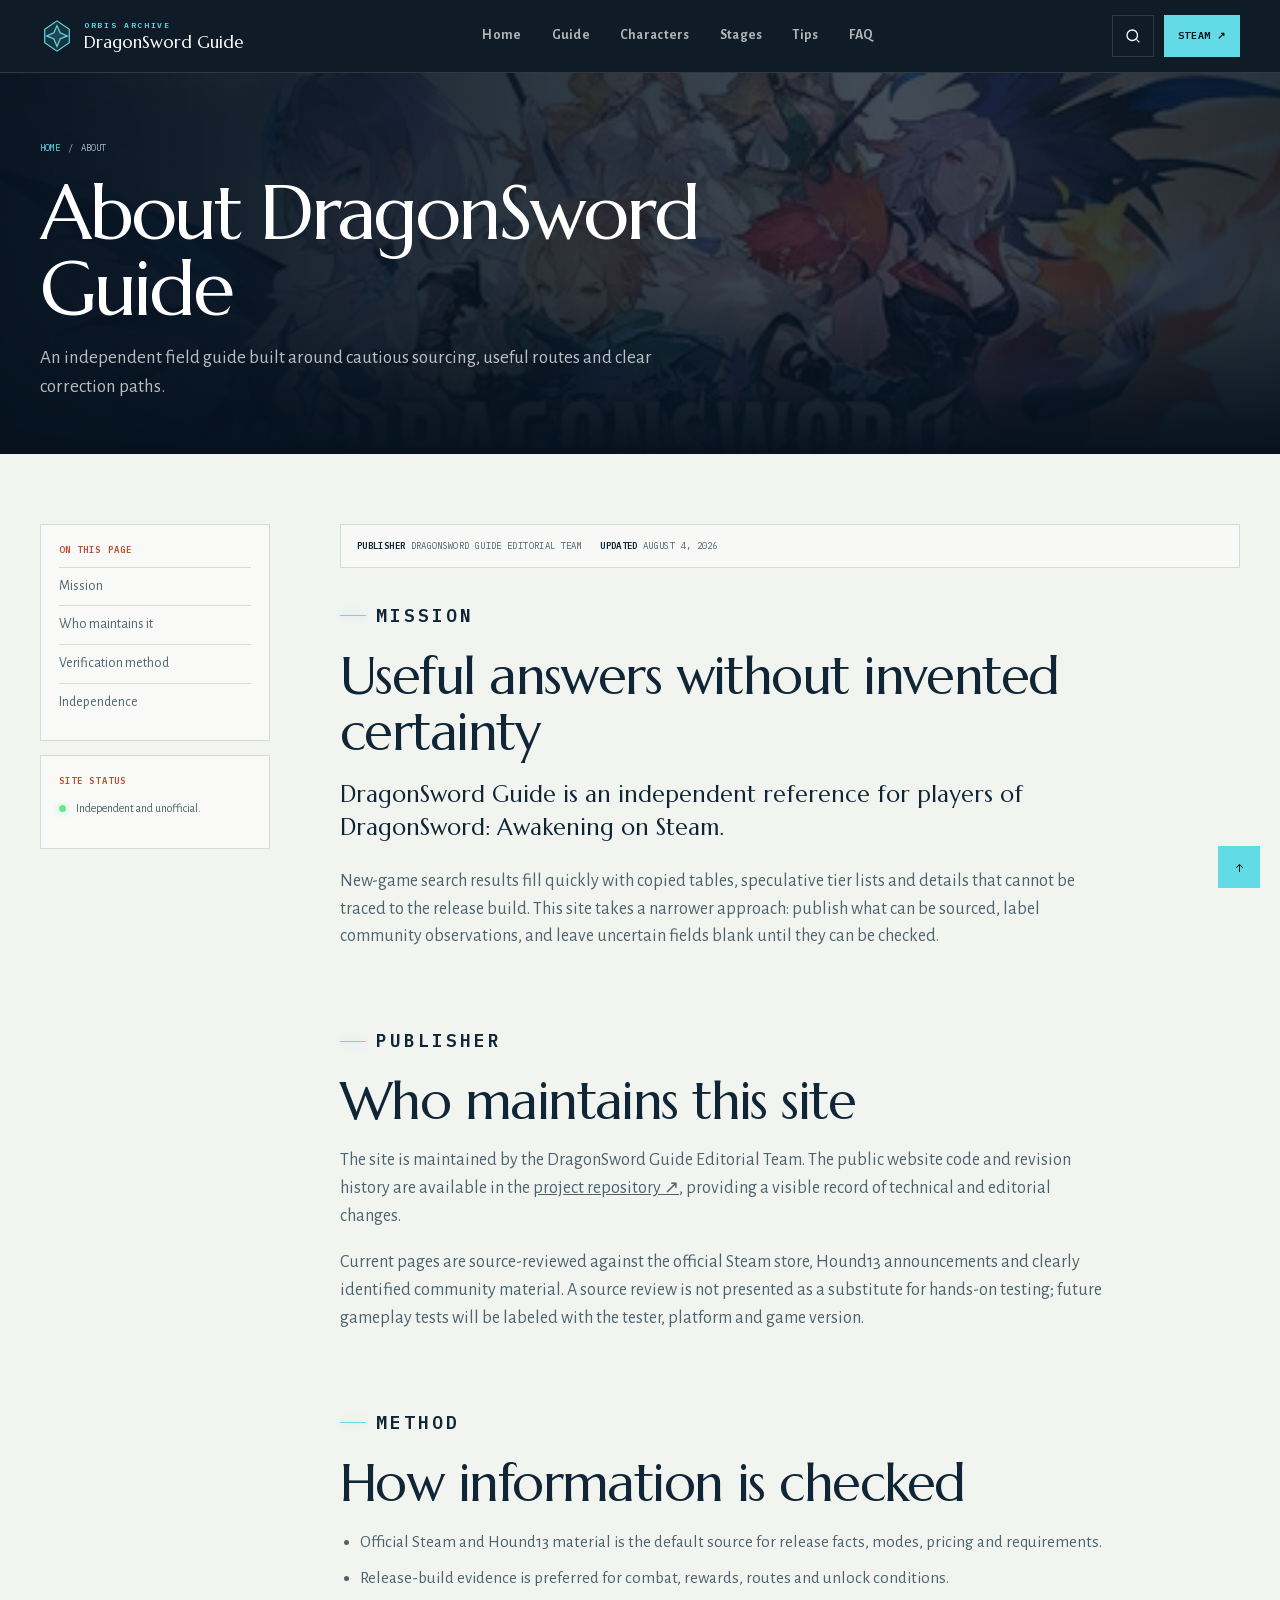
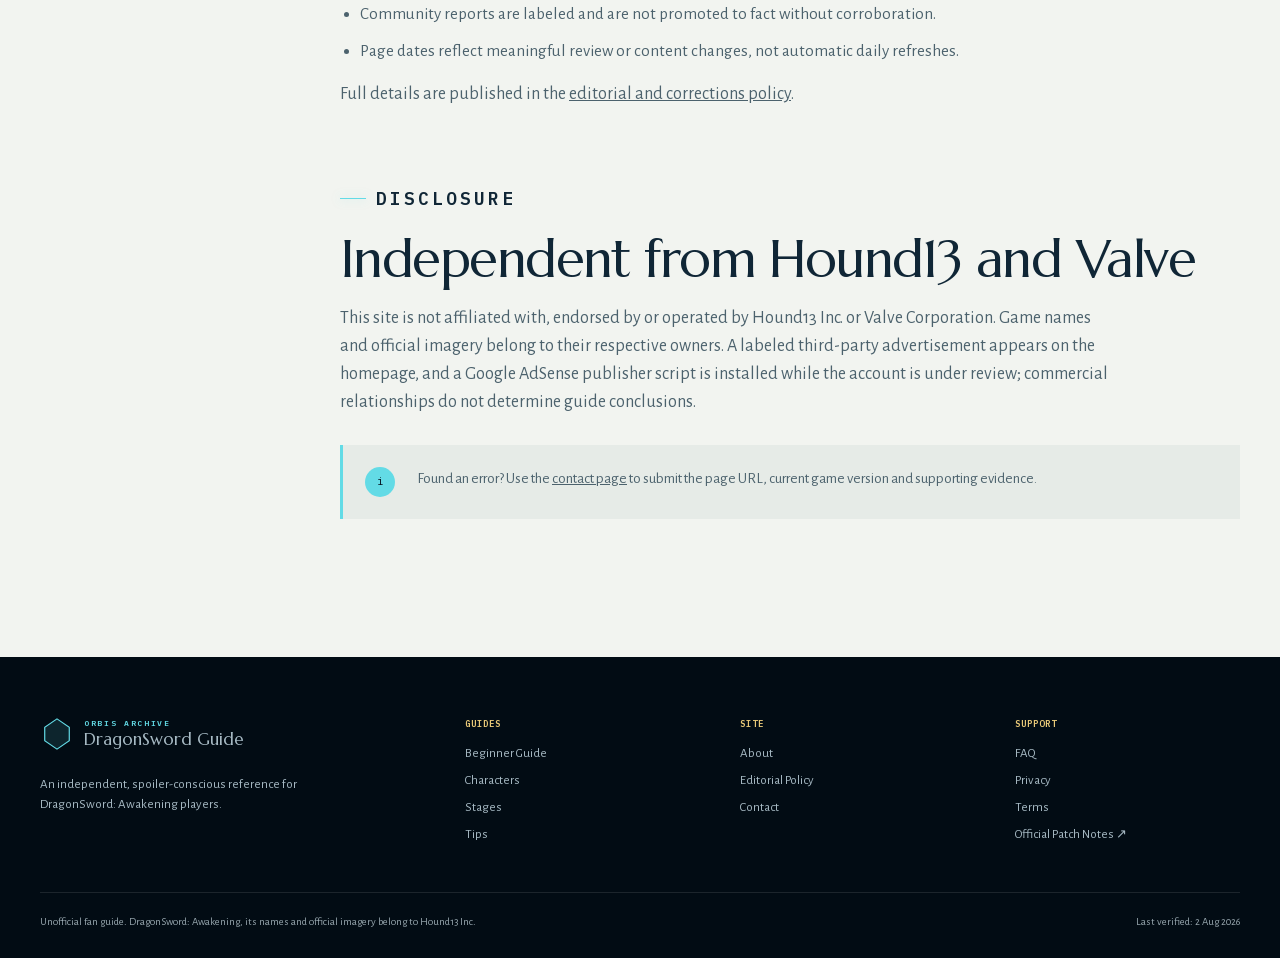
==== commit 8f4948cf: "Add AdSense publisher code sitewide" ====
--- a/about/index.html
+++ b/about/index.html
@@ -1,6 +1,7 @@
 <!DOCTYPE html>
 <html lang="en">
 <head>
+  <script async src="https://pagead2.googlesyndication.com/pagead/js/adsbygoogle.js?client=ca-pub-4496419024798372" crossorigin="anonymous"></script>
   <meta charset="utf-8">
   <meta name="viewport" content="width=device-width, initial-scale=1">
   <title>About DragonSword Guide | Independent Editorial Team</title>
@@ -25,7 +26,7 @@
         "@id": "https://www.dragon-sword-awakening.shop/about/#page",
         "name": "About DragonSword Guide",
         "url": "https://www.dragon-sword-awakening.shop/about/",
-        "dateModified": "2026-08-03",
+        "dateModified": "2026-08-04",
         "mainEntity": {
           "@type": "Organization",
           "name": "DragonSword Guide Editorial Team",
@@ -66,7 +67,7 @@
         <div class="rail-block"><p class="rail-title">Site status</p><p class="rail-status"><span class="verified-dot"></span><span>Independent and unofficial.</span></p></div>
       </aside>
       <article class="page-content">
-        <div class="page-meta"><span><strong>Publisher</strong> DragonSword Guide Editorial Team</span><span><strong>Updated</strong> August 3, 2026</span></div>
+        <div class="page-meta"><span><strong>Publisher</strong> DragonSword Guide Editorial Team</span><span><strong>Updated</strong> August 4, 2026</span></div>
         <section class="content-section" id="mission">
           <p class="eyebrow">Mission</p>
           <h2>Useful answers without invented certainty</h2>
@@ -93,7 +94,7 @@
         <section class="content-section" id="independence">
           <p class="eyebrow">Disclosure</p>
           <h2>Independent from Hound13 and Valve</h2>
-          <p>This site is not affiliated with, endorsed by or operated by Hound13 Inc. or Valve Corporation. Game names and official imagery belong to their respective owners. A labeled third-party advertisement appears on the homepage, but commercial relationships do not determine guide conclusions.</p>
+          <p>This site is not affiliated with, endorsed by or operated by Hound13 Inc. or Valve Corporation. Game names and official imagery belong to their respective owners. A labeled third-party advertisement appears on the homepage, and a Google AdSense publisher script is installed while the account is under review; commercial relationships do not determine guide conclusions.</p>
           <div class="callout"><span class="callout-icon">i</span><p>Found an error? Use the <a href="../contact/">contact page</a> to submit the page URL, current game version and supporting evidence.</p></div>
         </section>
       </article>
